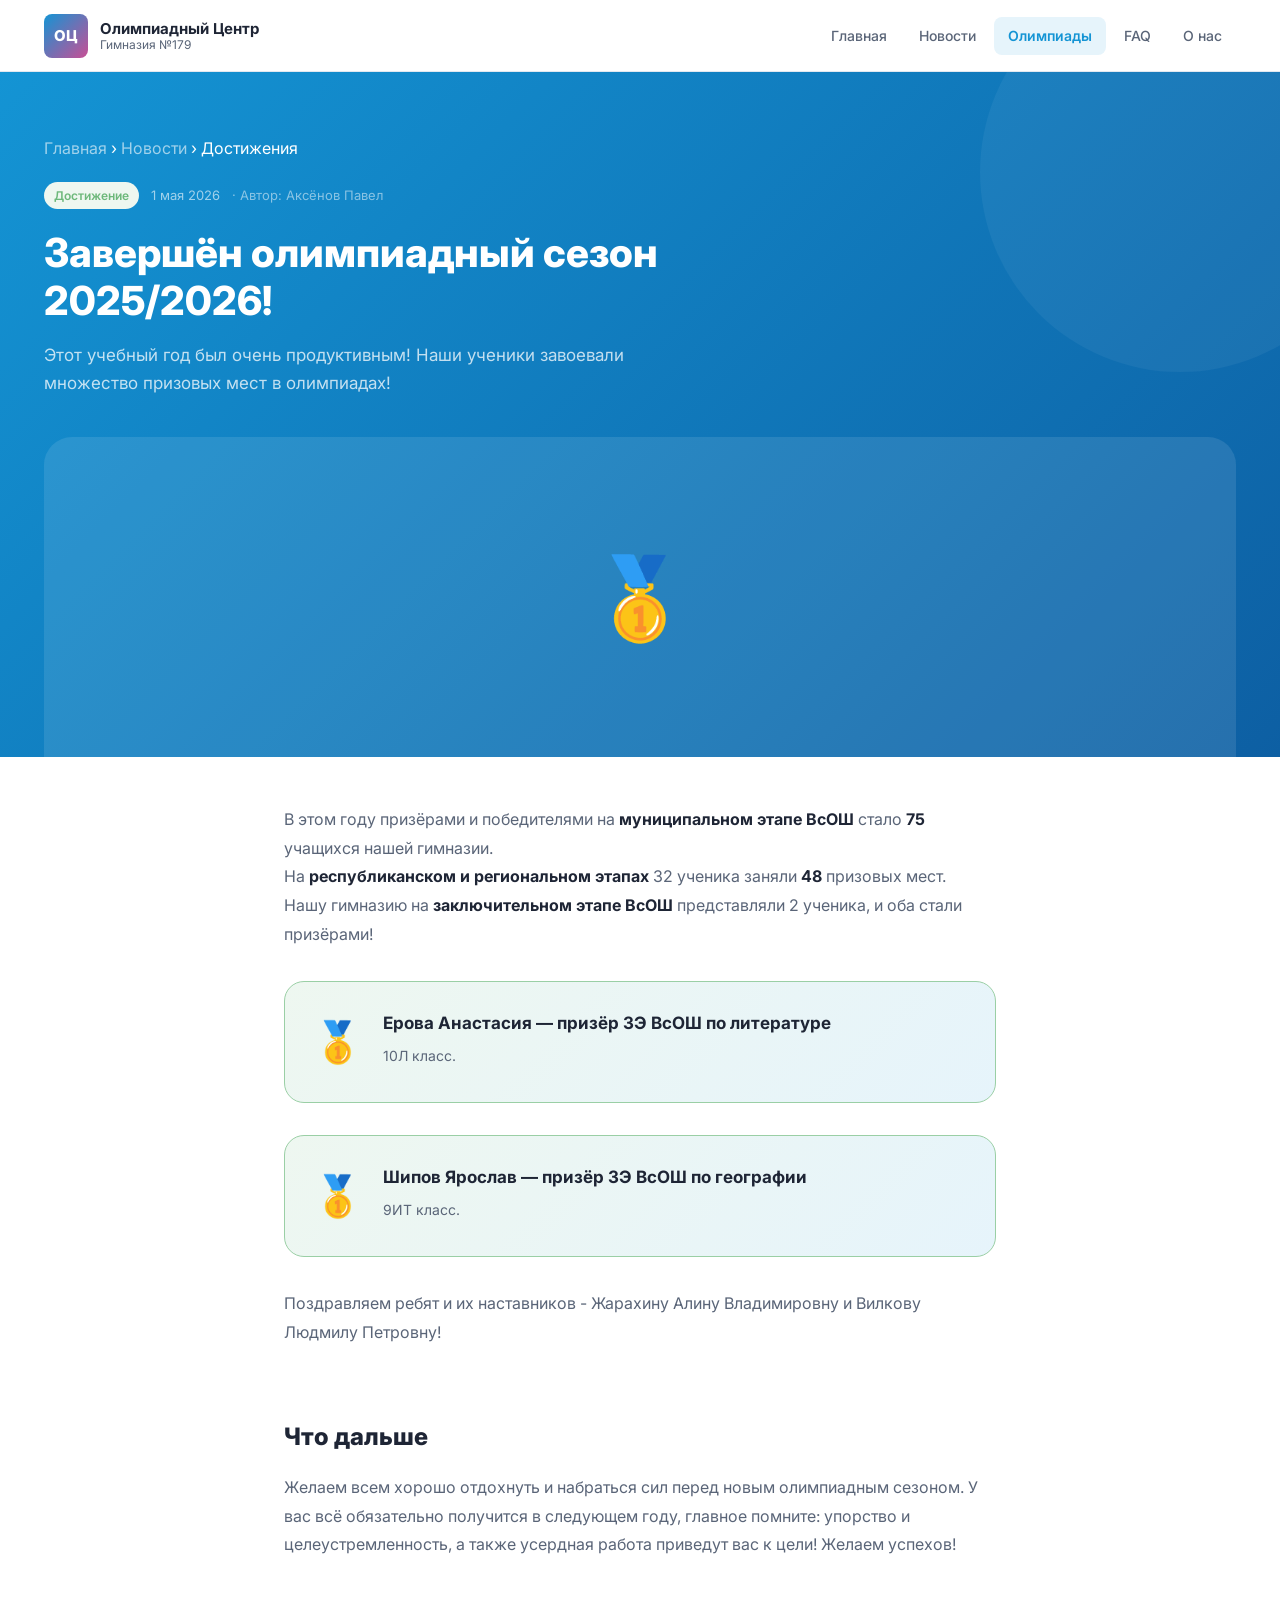
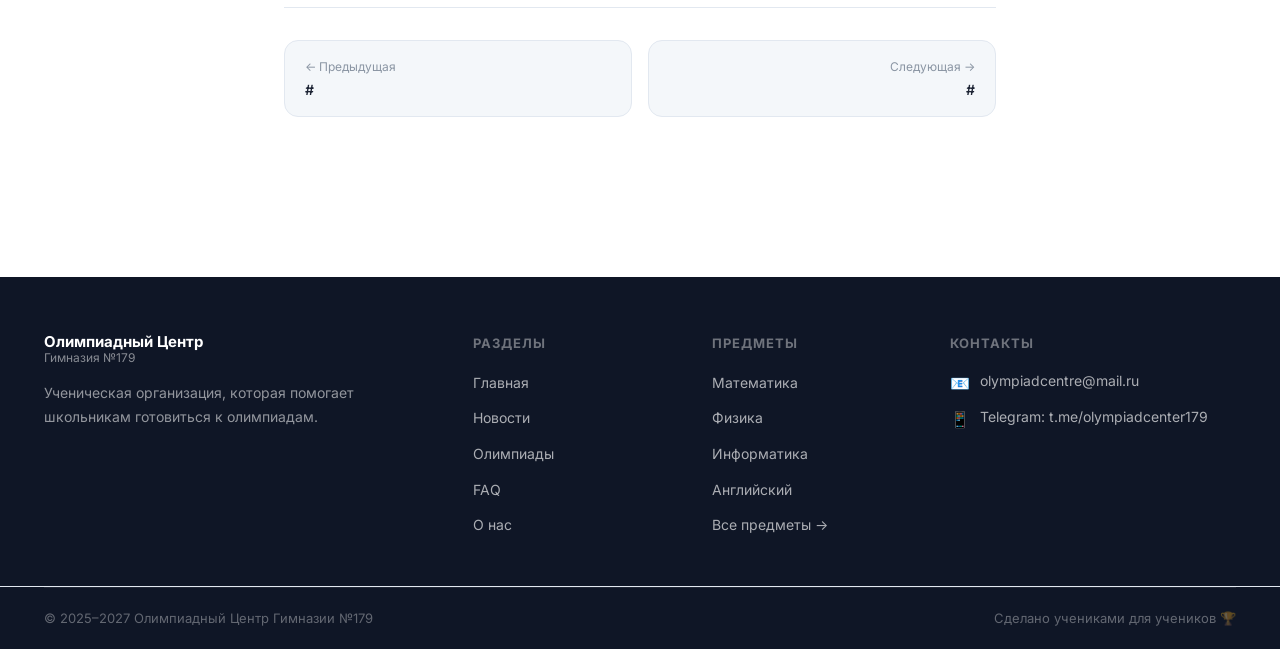
==== news/new-1.html @ 701f713f "Add files via upload" ====
<!DOCTYPE html>
<html lang="ru">
<head>
  <meta charset="UTF-8" />
  <meta name="viewport" content="width=device-width, initial-scale=1.0" />
  <!--
  ╔══════════════════════════════════════════════════════════╗
  ║  ШАБЛОН ОТДЕЛЬНОЙ СТРАНИЦЫ НОВОСТИ                      ║
  ║  Инструкция по заполнению — ищи комментарии ЗАМЕНИТЬ    ║
  ╚══════════════════════════════════════════════════════════╝
  -->
  <!-- ЗАМЕНИТЬ: заголовок вкладки -->
  <title>Название новости — Олимпиадный Центр</title>
  <link rel="stylesheet" href="../css/style.css" />
  <style>
    /* Стили статьи */
    .article-hero {
      background: linear-gradient(135deg, var(--primary) 0%, #0d5fa3 100%);
      padding: 64px 0 0;
      color: white;
      position: relative;
      overflow: hidden;
    }
    .article-hero::before {
      content: '';
      position: absolute;
      top: -100px; right: -100px;
      width: 400px; height: 400px;
      border-radius: 50%;
      background: rgba(255,255,255,0.05);
    }
    .article-hero-meta {
      display: flex;
      align-items: center;
      gap: 12px;
      margin-bottom: 20px;
      flex-wrap: wrap;
    }
    .article-hero h1 {
      font-size: clamp(24px, 3.5vw, 40px);
      font-weight: 800;
      line-height: 1.2;
      margin-bottom: 16px;
      max-width: 760px;
      position: relative;
      z-index: 1;
    }
    .article-hero-desc {
      font-size: 17px;
      color: rgba(255,255,255,0.75);
      max-width: 640px;
      line-height: 1.65;
      margin-bottom: 32px;
      position: relative;
      z-index: 1;
    }
    .article-cover {
      margin-top: 40px;
      border-radius: var(--radius-xl) var(--radius-xl) 0 0;
      overflow: hidden;
      max-height: 480px;
      position: relative;
    }
    .article-cover img {
      width: 100%;
      max-height: 480px;
      object-fit: cover;
      display: block;
    }
    .article-cover-placeholder {
      width: 100%;
      height: 320px;
      background: rgba(255,255,255,0.1);
      display: flex;
      align-items: center;
      justify-content: center;
      font-size: 80px;
    }
    .article-body {
      max-width: 760px;
      margin: 0 auto;
      padding: 48px 24px 80px;
    }
    .article-body h2 {
      font-size: 24px;
      font-weight: 800;
      margin: 40px 0 16px;
      color: var(--text);
    }
    .article-body h3 {
      font-size: 18px;
      font-weight: 700;
      margin: 28px 0 12px;
      color: var(--text);
    }
    .article-body p {
      font-size: 16px;
      line-height: 1.8;
      color: var(--text-muted);
      margin-bottom: 20px;
    }
    .article-body strong { color: var(--text); }
    .article-body ul, .article-body ol {
      padding-left: 24px;
      margin-bottom: 20px;
    }
    .article-body li {
      font-size: 16px;
      line-height: 1.8;
      color: var(--text-muted);
      margin-bottom: 8px;
    }
    .article-body blockquote {
      border-left: 4px solid var(--primary);
      margin: 28px 0;
      padding: 16px 24px;
      background: var(--primary-light);
      border-radius: 0 var(--radius) var(--radius) 0;
      font-size: 16px;
      color: var(--text);
      font-style: italic;
      line-height: 1.7;
    }
    /* Встроенное изображение внутри статьи */
    .article-img {
      margin: 32px 0;
      border-radius: var(--radius-lg);
      overflow: hidden;
    }
    .article-img img {
      width: 100%;
      height: auto;
      display: block;
      object-fit: cover;
    }
    .article-img figcaption {
      font-size: 13px;
      color: var(--text-light);
      text-align: center;
      padding: 10px 16px;
      background: var(--bg-light);
    }
    /* Сетка фото внутри статьи */
    .article-photo-grid {
      display: grid;
      grid-template-columns: repeat(2, 1fr);
      gap: 12px;
      margin: 32px 0;
    }
    .article-photo-grid.grid-3 { grid-template-columns: repeat(3, 1fr); }
    .article-photo-grid img {
      width: 100%;
      height: 220px;
      object-fit: cover;
      border-radius: var(--radius);
      display: block;
    }
    /* Достижение / карточка результата */
    .result-card {
      background: linear-gradient(135deg, var(--green-light), var(--primary-light));
      border: 1px solid var(--green);
      border-radius: var(--radius-lg);
      padding: 28px;
      margin: 32px 0;
      display: flex;
      gap: 20px;
      align-items: flex-start;
    }
    .result-card-icon { font-size: 40px; }
    .result-card-text h4 { font-size: 17px; font-weight: 700; margin-bottom: 8px; }
    .result-card-text p { font-size: 14px; color: var(--text-muted); margin: 0; line-height: 1.6; }
    /* Навигация между новостями */
    .article-nav {
      display: grid;
      grid-template-columns: 1fr 1fr;
      gap: 16px;
      margin-top: 48px;
      padding-top: 32px;
      border-top: 1px solid var(--border);
    }
    .article-nav-link {
      background: var(--bg-light);
      border: 1px solid var(--border);
      border-radius: var(--radius);
      padding: 16px 20px;
      transition: var(--transition);
      display: block;
    }
    .article-nav-link:hover { border-color: var(--primary); background: var(--primary-light); }
    .article-nav-link .dir { font-size: 12px; color: var(--text-light); margin-bottom: 4px; }
    .article-nav-link .title { font-size: 14px; font-weight: 600; color: var(--text); line-height: 1.4; }
    .article-nav-link.next { text-align: right; }
    @media (max-width: 640px) {
      .article-nav { grid-template-columns: 1fr; }
      .article-photo-grid { grid-template-columns: 1fr; }
    }
  </style>
</head>
<body>

<header class="header">
  <div class="container">
    <div class="header-inner">
      <a href="../index.html" class="logo">
        <img src="../img/logo.png" alt="Логотип" class="logo-img" onerror="this.style.display='none';this.nextElementSibling.style.display='flex'">
        <div class="logo-placeholder" style="display:none">ОЦ</div>
        <div class="logo-text">
          <span class="logo-title">Олимпиадный Центр</span>
          <span class="logo-subtitle">Гимназия №179</span>
        </div>
      </a>
      <nav class="nav">
        <button class="nav-toggle" aria-label="Открыть меню"><span></span><span></span><span></span></button>
        <ul class="nav-list">
          <li><a href="../index.html" class="nav-link">Главная</a></li>
          <li><a href="../news.html" class="nav-link">Новости</a></li>
          <li><a href="../olympiads.html" class="nav-link active">Олимпиады</a></li>
          <li><a href="../faq.html" class="nav-link">FAQ</a></li>
          <li><a href="../about.html" class="nav-link">О нас</a></li>
        </ul>
      </nav>
    </div>
  </div>
</header>

<!-- ═══════════════════════════════════════════════════
     ГЕРОЙ СТАТЬИ
     ЗАМЕНИТЬ всё, что помечено "ЗАМЕНИТЬ"
     ═══════════════════════════════════════════════════ -->
<section class="article-hero">
  <div class="container">
    <div class="breadcrumb" style="margin-bottom:20px">
      <a href="../index.html" style="color:rgba(255,255,255,0.6)">Главная</a>
      <span class="breadcrumb-sep">›</span>
      <a href="../news.html" style="color:rgba(255,255,255,0.6)">Новости</a>
      <span class="breadcrumb-sep">›</span>
      <!-- ЗАМЕНИТЬ: краткое название рубрики -->
      <span style="color:white">Достижения</span>
    </div>

    <div class="article-hero-meta">
      <!-- ЗАМЕНИТЬ: badge-green / badge-blue / badge-pink / badge-gray -->
      <span class="badge badge-green">Достижение</span>
      <!-- ЗАМЕНИТЬ: дата -->
      <span style="font-size:13px;color:rgba(255,255,255,0.6)">1 мая 2026</span>
      <!-- ЗАМЕНИТЬ (или удалить): автор -->
      <span style="font-size:13px;color:rgba(255,255,255,0.5)">· Автор: Аксёнов Павел</span>
    </div>

    <!-- ЗАМЕНИТЬ: заголовок статьи -->
    <h1>Завершён олимпиадный сезон 2025/2026!</h1>

    <!-- ЗАМЕНИТЬ: лид (1–2 предложения) -->
    <p class="article-hero-desc">Этот учебный год был очень продуктивным! Наши ученики завоевали множество призовых мест в олимпиадах!</p>

    <!--
    ОБЛОЖКА СТАТЬИ — выберите один из вариантов:

    Вариант A: своя фотография
    Положите файл в папку img/ (напр. img/news-math-2026.jpg)
    и раскомментируйте строки ниже:

    <div class="article-cover">
      <img src="img/news-math-2026.jpg" alt="Описание фото">
    </div>

    Вариант B: заглушка с эмодзи (удалите, когда добавите фото)
    -->
    <div class="article-cover">
      <div class="article-cover-placeholder">🥇</div>
    </div>

  </div>
</section>

<!-- ═══════════════════════════════════════════════════
     ТЕЛО СТАТЬИ — пишите здесь текст новости
     ═══════════════════════════════════════════════════ -->
<div class="article-body">

  <!-- Основной текст -->
  <p>
    <!-- ЗАМЕНИТЬ: текст первого абзаца -->
    В этом году призёрами и победителями на <strong>муниципальном этапе ВсОШ</strong> стало <strong>75</strong> учащихся нашей гимназии.<br>
    На <strong>республиканском и региональном этапах</strong> 32 ученика заняли <strong>48</strong> призовых мест.<br>
    Нашу гимназию на <strong>заключительном этапе ВсОШ</strong> представляли 2 ученика, и оба стали призёрами!<br>

  </p>

  <!-- Карточка результата (можно добавлять несколько или удалить) -->
  <div class="result-card">
    <div class="result-card-icon">🥇</div>
    <div class="result-card-text">
      <!-- ЗАМЕНИТЬ: имя, результат, описание -->
      <h4>Ерова Анастасия — призёр ЗЭ ВсОШ по литературе</h4>
      <p>10Л класс.</p>
    </div>
  </div>

  <div class="result-card">
    <div class="result-card-icon">🥇</div>
    <div class="result-card-text">
      <h4>Шипов Ярослав — призёр ЗЭ ВсОШ по географии</h4>
      <p>9ИТ класс. </p>
    </div>
  </div>

  <p>
    <!-- ЗАМЕНИТЬ: продолжение текста -->
    Поздравляем ребят и их наставников - Жарахину Алину Владимировну и Вилкову Людмилу Петровну!
  </p>

  <!--
  ФОТОГРАФИИ ВНУТРИ СТАТЬИ

  Одна фотография:
  <figure class="article-img">
    <img src="img/news-math-ceremony.jpg" alt="Описание фото">
    <figcaption>Подпись под фото (опционально)</figcaption>
  </figure>

  Сетка 2 фото:
  -->
  <div class="article-photo-grid">
    <!-- ЗАМЕНИТЬ: пути к своим фото -->
    <img src="../img/news-math-2026.jpg" alt="Фото 1" onerror="this.style.display='none'">
    <img src="../img/news-math-2026b.jpg" alt="Фото 2" onerror="this.style.display='none'">
  </div>
  <!--
  Сетка 3 фото — добавьте class="article-photo-grid grid-3" и три img
  -->

  <h2>Что дальше</h2>
  <p>
    Желаем всем хорошо отдохнуть и набраться сил перед новым олимпиадным сезоном. У вас всё обязательно получится в следующем году, главное помните: упорство и целеустремленность, а также усердная работа приведут вас к цели! Желаем успехов!
  </p>

  <!-- Навигация между новостями -->
  <div class="article-nav">
    <!-- ЗАМЕНИТЬ: ссылка и заголовок предыдущей новости (или удалите этот блок) -->
    <a href="#" class="article-nav-link">
      <div class="dir">← Предыдущая</div>
      <div class="title">#</div>
    </a>
    <!-- ЗАМЕНИТЬ: ссылка и заголовок следующей новости (или удалите этот блок) -->
    <a href="#" class="article-nav-link next">
      <div class="dir">Следующая →</div>
      <div class="title">#</div>
    </a>
  </div>

</div>
<!-- конец article-body -->

<footer class="footer">
  <div class="container">
    <div class="footer-grid">
      <div class="footer-brand"><div class="logo"><img src="../img/oc.png" alt="ОЦ" class="logo-img" onerror="this.style.display='none'"><div class="logo-text"><span class="logo-title">Олимпиадный Центр</span><span class="logo-subtitle">Гимназия №179</span></div></div><p class="footer-desc">Ученическая организация, которая помогает школьникам готовиться к олимпиадам.</p></div>
      <div><div class="footer-heading">Разделы</div><ul class="footer-links"><li><a href="../index.html">Главная</a></li><li><a href="../news.html">Новости</a></li><li><a href="../olympiads.html">Олимпиады</a></li><li><a href="../faq.html">FAQ</a></li><li><a href="../about.html">О нас</a></li></ul></div>
      <div><div class="footer-heading">Предметы</div><ul class="footer-links"><li><a href="../subject.html?subject=math">Математика</a></li><li><a href="../subject.html?subject=physics">Физика</a></li><li><a href="../subject.html?subject=cs">Информатика</a></li><li><a href="../subject.html?subject=english">Английский</a></li><li><a href="../olympiads.html">Все предметы →</a></li></ul></div>
      <div><div class="footer-heading">Контакты</div><div class="footer-contact"><div class="footer-contact-item"><span class="icon">📧</span><span>olympiadcentre@mail.ru</span></div><div class="footer-contact-item"><span class="icon">📱</span><span>Telegram: t.me/olympiadcenter179</span></div></div></div>
    </div>
  </div>
  <div class="divider"></div>
  <div class="container"><div class="footer-bottom"><span>© 2025–2027 Олимпиадный Центр Гимназии №179</span><span>Сделано учениками для учеников 🏆</span></div></div>
</footer>

<script src="../js/script.js"></script>
</body>
</html>
---- css/style.css ----
@import url('https://fonts.googleapis.com/css2?family=Inter:wght@300;400;500;600;700;800;900&display=swap');

:root {
  --primary: #1494D4;
  --primary-dark: #0e7db8;
  --primary-light: #e6f4fb;
  --accent: #C84F95;
  --accent-dark: #a83d7c;
  --accent-light: #fceef6;
  --green: #9ACFA5;
  --green-dark: #6db87a;
  --green-light: #eef7f0;
  --dark: #0f1626;
  --text: #1e2535;
  --text-muted: #5a6578;
  --text-light: #8a95a3;
  --bg: #ffffff;
  --bg-light: #f4f7fa;
  --bg-section: #fafbfc;
  --border: #e2e8f0;
  --border-light: #f1f5f9;
  --shadow-sm: 0 1px 4px rgba(15,22,38,0.06);
  --shadow: 0 4px 16px rgba(15,22,38,0.08);
  --shadow-md: 0 8px 32px rgba(15,22,38,0.12);
  --shadow-lg: 0 16px 56px rgba(15,22,38,0.16);
  --radius-sm: 8px;
  --radius: 14px;
  --radius-lg: 20px;
  --radius-xl: 28px;
  --transition: all 0.25s cubic-bezier(0.4, 0, 0.2, 1);
  --header-height: 72px;
}

/* ===== RESET & BASE ===== */
*, *::before, *::after { box-sizing: border-box; margin: 0; padding: 0; }
html { scroll-behavior: smooth; font-size: 16px; }
body {
  font-family: 'Inter', -apple-system, BlinkMacSystemFont, 'Segoe UI', sans-serif;
  color: var(--text);
  background: var(--bg);
  line-height: 1.6;
  -webkit-font-smoothing: antialiased;
}
img { max-width: 100%; height: auto; display: block; }
a { color: inherit; text-decoration: none; }
ul { list-style: none; }
button { cursor: pointer; border: none; background: none; font-family: inherit; }
input, select, textarea { font-family: inherit; }

/* ===== CONTAINER ===== */
.container { max-width: 1240px; margin: 0 auto; padding: 0 24px; }
.container-sm { max-width: 860px; margin: 0 auto; padding: 0 24px; }

/* ===== HEADER ===== */
.header {
  position: sticky;
  top: 0;
  z-index: 1000;
  background: rgba(255,255,255,0.95);
  backdrop-filter: blur(12px);
  -webkit-backdrop-filter: blur(12px);
  border-bottom: 1px solid var(--border);
  height: var(--header-height);
}
.header-inner {
  display: flex;
  align-items: center;
  justify-content: space-between;
  height: var(--header-height);
  gap: 24px;
}
.logo {
  display: flex;
  align-items: center;
  gap: 12px;
  flex-shrink: 0;
}
.logo-img {
  width: 44px;
  height: 44px;
  object-fit: contain;
}
.logo-placeholder {
  width: 44px;
  height: 44px;
  border-radius: var(--radius-sm);
  background: linear-gradient(135deg, var(--primary), var(--accent));
  display: flex;
  align-items: center;
  justify-content: center;
  color: white;
  font-weight: 800;
  font-size: 15px;
  flex-shrink: 0;
}
.logo-text { display: flex; flex-direction: column; line-height: 1.2; }
.logo-title { font-size: 15px; font-weight: 700; color: var(--text); }
.logo-subtitle { font-size: 12px; color: var(--text-muted); font-weight: 400; }

.nav-list {
  display: flex;
  align-items: center;
  gap: 4px;
}
.nav-link {
  display: block;
  padding: 8px 14px;
  border-radius: var(--radius-sm);
  font-size: 14px;
  font-weight: 500;
  color: var(--text-muted);
  transition: var(--transition);
  white-space: nowrap;
}
.nav-link:hover, .nav-link.active {
  color: var(--primary);
  background: var(--primary-light);
}
.nav-link.active { font-weight: 600; }

.nav-toggle {
  display: none;
  flex-direction: column;
  gap: 5px;
  padding: 8px;
}
.nav-toggle span {
  display: block;
  width: 22px;
  height: 2px;
  background: var(--text);
  border-radius: 2px;
  transition: var(--transition);
}

/* ===== FOOTER ===== */
.footer {
  background: var(--dark);
  color: rgba(255,255,255,0.7);
  padding: 56px 0 0;
  margin-top: 80px;
}
.footer-grid {
  display: grid;
  grid-template-columns: 2fr 1fr 1fr 1.5fr;
  gap: 48px;
  padding-bottom: 48px;
}
.footer-brand .logo-title { color: white; }
.footer-brand .logo-subtitle { color: rgba(255,255,255,0.5); }
.footer-brand .logo-placeholder { width: 40px; height: 40px; }
.footer-brand .logo-img { width: 40px; height: 40px; object-fit: contain; }
.footer-desc {
  margin-top: 16px;
  font-size: 14px;
  line-height: 1.7;
  color: rgba(255,255,255,0.55);
}
.footer-heading {
  font-size: 13px;
  font-weight: 700;
  text-transform: uppercase;
  letter-spacing: 0.08em;
  color: rgba(255,255,255,0.4);
  margin-bottom: 16px;
}
.footer-links { display: flex; flex-direction: column; gap: 10px; }
.footer-links a {
  font-size: 14px;
  color: rgba(255,255,255,0.65);
  transition: var(--transition);
}
.footer-links a:hover { color: var(--primary); }
.footer-contact { display: flex; flex-direction: column; gap: 10px; }
.footer-contact-item {
  display: flex;
  align-items: flex-start;
  gap: 10px;
  font-size: 14px;
  color: rgba(255,255,255,0.65);
}
.footer-contact-item .icon { color: var(--primary); font-size: 16px; margin-top: 1px; }
.footer-bottom {
  border-top: 1px solid rgba(255,255,255,0.08);
  padding: 20px 0;
  display: flex;
  justify-content: space-between;
  align-items: center;
  font-size: 13px;
  color: rgba(255,255,255,0.35);
}

/* ===== BUTTONS ===== */
.btn {
  display: inline-flex;
  align-items: center;
  justify-content: center;
  gap: 8px;
  padding: 12px 24px;
  border-radius: var(--radius);
  font-size: 14px;
  font-weight: 600;
  transition: var(--transition);
  white-space: nowrap;
}
.btn-primary {
  background: var(--primary);
  color: white;
}
.btn-primary:hover { background: var(--primary-dark); transform: translateY(-1px); box-shadow: 0 4px 16px rgba(20,148,212,0.35); }
.btn-accent {
  background: var(--accent);
  color: white;
}
.btn-accent:hover { background: var(--accent-dark); transform: translateY(-1px); box-shadow: 0 4px 16px rgba(200,79,149,0.35); }
.btn-green {
  background: var(--green);
  color: white;
}
.btn-green:hover { background: var(--green-dark); transform: translateY(-1px); }
.btn-outline {
  border: 2px solid var(--border);
  color: var(--text);
  background: transparent;
}
.btn-outline:hover { border-color: var(--primary); color: var(--primary); background: var(--primary-light); }
.btn-outline-white {
  border: 2px solid rgba(255,255,255,0.4);
  color: white;
  background: rgba(255,255,255,0.1);
}
.btn-outline-white:hover { background: rgba(255,255,255,0.2); border-color: white; }
.btn-sm { padding: 8px 16px; font-size: 13px; border-radius: var(--radius-sm); }
.btn-lg { padding: 16px 32px; font-size: 16px; border-radius: var(--radius-lg); }

/* ===== BADGES & TAGS ===== */
.badge {
  display: inline-flex;
  align-items: center;
  gap: 4px;
  padding: 4px 10px;
  border-radius: 100px;
  font-size: 12px;
  font-weight: 600;
}
.badge-blue { background: var(--primary-light); color: var(--primary); }
.badge-pink { background: var(--accent-light); color: var(--accent); }
.badge-green { background: var(--green-light); color: var(--green-dark); }
/*
  Единая палитра бейджей: светлый фон + насыщенный текст.
  ВсОШ — холодная прогрессия (мята → голубой → сиреневый → золото).
  Перечень — тёплая прогрессия по уровню (розовый → оранжевый → жёлтый).
*/

/* ВсОШ этапы */
.badge-school      { background: #d1fae5; color: #065f46; }
.badge-municipal   { background: #bae6fd; color: #0369a1; }
.badge-regional    { background: #ddd6fe; color: #4c1d95; }
.badge-vsosh-final { background: #fde68a; color: #78350f; font-weight: 700; }

/* Совместимость: старый .badge-final используется в командных карточках */
.badge-final     { background: #d4edda; color: #155724; }

/* Перечневые уровни */
.badge-p1 { background: #fecdd3; color: #881337; font-weight: 700; }
.badge-p2 { background: #fed7aa; color: #7c2d12; font-weight: 700; }
.badge-p3 { background: #fef08a; color: #713f12; font-weight: 700; }

.badge-gray { background: var(--bg-light); color: var(--text-muted); }

/* ===== SECTION LAYOUT ===== */
.section { padding: 72px 0; }
.section-sm { padding: 48px 0; }
.section-lg { padding: 96px 0; }
.section-title {
  font-size: clamp(26px, 3vw, 36px);
  font-weight: 800;
  color: var(--text);
  line-height: 1.25;
}
.section-subtitle {
  font-size: 17px;
  color: var(--text-muted);
  margin-top: 12px;
  line-height: 1.6;
  max-width: 560px;
}
.section-header {
  display: flex;
  align-items: flex-end;
  justify-content: space-between;
  gap: 24px;
  margin-bottom: 40px;
}
.section-header-left { flex: 1; }

/* ===== PAGE HERO ===== */
.page-hero {
  background: linear-gradient(135deg, var(--primary) 0%, #0d5fa3 100%);
  padding: 64px 0;
  color: white;
  position: relative;
  overflow: hidden;
}
.page-hero::before {
  content: '';
  position: absolute;
  top: -50%;
  right: -10%;
  width: 600px;
  height: 600px;
  border-radius: 50%;
  background: rgba(255,255,255,0.05);
  pointer-events: none;
}
.page-hero::after {
  content: '';
  position: absolute;
  bottom: -30%;
  left: 5%;
  width: 300px;
  height: 300px;
  border-radius: 50%;
  background: rgba(200,79,149,0.15);
  pointer-events: none;
}
.page-hero .breadcrumb {
  display: flex;
  align-items: center;
  gap: 8px;
  font-size: 13px;
  color: rgba(255,255,255,0.6);
  margin-bottom: 16px;
}
.page-hero .breadcrumb a { color: rgba(255,255,255,0.7); }
.page-hero .breadcrumb a:hover { color: white; }
.page-hero .breadcrumb-sep { color: rgba(255,255,255,0.35); }
.page-hero h1 {
  font-size: clamp(28px, 4vw, 48px);
  font-weight: 800;
  line-height: 1.2;
  margin-bottom: 16px;
  position: relative;
  z-index: 1;
}
.page-hero p {
  font-size: 17px;
  color: rgba(255,255,255,0.8);
  max-width: 520px;
  line-height: 1.6;
  position: relative;
  z-index: 1;
}

/* ===== CARDS ===== */
.card {
  background: white;
  border-radius: var(--radius-lg);
  border: 1px solid var(--border);
  overflow: hidden;
  transition: var(--transition);
}
.card:hover { box-shadow: var(--shadow-md); transform: translateY(-3px); }
.card-body { padding: 24px; }
.card-img {
  width: 100%;
  height: 200px;
  object-fit: cover;
  background: var(--bg-light);
}
.card-img-placeholder {
  width: 100%;
  height: 200px;
  background: linear-gradient(135deg, var(--primary-light), var(--accent-light));
  display: flex;
  align-items: center;
  justify-content: center;
  font-size: 48px;
}

/* ===== GRID LAYOUTS ===== */
.grid-3 { display: grid; grid-template-columns: repeat(3, 1fr); gap: 24px; }
.grid-4 { display: grid; grid-template-columns: repeat(4, 1fr); gap: 20px; }
.grid-2 { display: grid; grid-template-columns: repeat(2, 1fr); gap: 28px; }

/* ===== DIVIDER ===== */
.divider { height: 1px; background: var(--border); margin: 0; }

/* ===== FILTERS ===== */
.filter-bar {
  display: flex;
  align-items: center;
  gap: 10px;
  flex-wrap: wrap;
  margin-bottom: 32px;
}
.filter-btn {
  padding: 8px 18px;
  border-radius: 100px;
  font-size: 13px;
  font-weight: 500;
  border: 1.5px solid var(--border);
  color: var(--text-muted);
  background: white;
  transition: var(--transition);
}
.filter-btn:hover { border-color: var(--primary); color: var(--primary); }
.filter-btn.active {
  background: var(--primary);
  border-color: var(--primary);
  color: white;
}

/* Цветные варианты кнопок-фильтров для страницы предмета */
.filter-btn--vsosh:hover        { border-color: #0369a1; color: #0369a1; }
.filter-btn--vsosh.active       { background: #0369a1; border-color: #0369a1; color: white; }
.filter-btn--perechen:hover     { border-color: #881337; color: #881337; }
.filter-btn--perechen.active    { background: #881337; border-color: #881337; color: white; }

/* Цветная точка-индикатор внутри кнопки */
.filter-btn .btn-dot {
  display: inline-block;
  width: 8px;
  height: 8px;
  border-radius: 50%;
  margin-right: 6px;
  vertical-align: middle;
  flex-shrink: 0;
}
.filter-btn--vsosh .btn-dot    { background: #0369a1; }
.filter-btn--vsosh.active .btn-dot  { background: white; }
.filter-btn--perechen .btn-dot  { background: #881337; }
.filter-btn--perechen.active .btn-dot { background: white; }

/* ===== SEARCH ===== */
.search-box {
  display: flex;
  align-items: center;
  background: white;
  border: 1.5px solid var(--border);
  border-radius: var(--radius);
  padding: 10px 16px;
  gap: 10px;
  transition: var(--transition);
}
.search-box:focus-within { border-color: var(--primary); box-shadow: 0 0 0 3px rgba(20,148,212,0.12); }
.search-box input {
  flex: 1;
  border: none;
  outline: none;
  font-size: 14px;
  color: var(--text);
  background: transparent;
}
.search-box .search-icon { color: var(--text-light); font-size: 16px; }

/* ===== ACCORDION ===== */
.accordion-item {
  border: 1px solid var(--border);
  border-radius: var(--radius);
  overflow: hidden;
  margin-bottom: 12px;
  transition: var(--transition);
}
.accordion-item.open { border-color: var(--primary); }
.accordion-header {
  display: flex;
  align-items: center;
  justify-content: space-between;
  padding: 20px 24px;
  cursor: pointer;
  transition: var(--transition);
  gap: 16px;
  background: white;
}
.accordion-header:hover { background: var(--bg-light); }
.accordion-item.open .accordion-header { background: var(--primary-light); }
.accordion-question {
  font-size: 15px;
  font-weight: 600;
  color: var(--text);
  flex: 1;
}
.accordion-item.open .accordion-question { color: var(--primary); }
.accordion-icon {
  width: 28px;
  height: 28px;
  border-radius: 50%;
  background: var(--bg-light);
  display: flex;
  align-items: center;
  justify-content: center;
  font-size: 18px;
  color: var(--text-muted);
  transition: var(--transition);
  flex-shrink: 0;
  font-weight: 300;
}
.accordion-item.open .accordion-icon {
  background: var(--primary);
  color: white;
  transform: rotate(45deg);
}
.accordion-body {
  display: none;
  padding: 0 24px 20px;
  font-size: 14px;
  line-height: 1.75;
  color: var(--text-muted);
  background: white;
}
.accordion-item.open .accordion-body { display: block; }

/* ===== UTILITY ===== */
.text-center { text-align: center; }
.text-muted { color: var(--text-muted); }
.fw-600 { font-weight: 600; }
.fw-700 { font-weight: 700; }
.mt-8 { margin-top: 8px; }
.mt-12 { margin-top: 12px; }
.mt-16 { margin-top: 16px; }
.mt-24 { margin-top: 24px; }
.mt-32 { margin-top: 32px; }
.mb-8 { margin-bottom: 8px; }
.mb-16 { margin-bottom: 16px; }
.mb-24 { margin-bottom: 24px; }
.mb-32 { margin-bottom: 32px; }
.flex { display: flex; }
.flex-center { display: flex; align-items: center; justify-content: center; }
.gap-8 { gap: 8px; }
.gap-12 { gap: 12px; }
.gap-16 { gap: 16px; }

/* ===== INDEX PAGE SPECIFIC ===== */
.hero {
  background: linear-gradient(135deg, var(--dark) 0%, #162242 50%, #1a1a4e 100%);
  padding: 100px 0 96px;
  color: white;
  position: relative;
  overflow: hidden;
}
.hero::before {
  content: '';
  position: absolute;
  top: -200px; right: -200px;
  width: 700px; height: 700px;
  border-radius: 50%;
  background: radial-gradient(circle, rgba(20,148,212,0.2) 0%, transparent 70%);
}
.hero::after {
  content: '';
  position: absolute;
  bottom: -100px; left: -100px;
  width: 500px; height: 500px;
  border-radius: 50%;
  background: radial-gradient(circle, rgba(200,79,149,0.15) 0%, transparent 70%);
}
.hero-inner {
  display: grid;
  grid-template-columns: 1fr 1fr;
  gap: 64px;
  align-items: center;
  position: relative;
  z-index: 1;
}
.hero-tag {
  display: inline-flex;
  align-items: center;
  gap: 8px;
  background: rgba(154,207,165,0.2);
  color: var(--green);
  border: 1px solid rgba(154,207,165,0.3);
  padding: 6px 14px;
  border-radius: 100px;
  font-size: 13px;
  font-weight: 600;
  margin-bottom: 24px;
}
.hero h1 {
  font-size: clamp(32px, 4.5vw, 56px);
  font-weight: 800;
  line-height: 1.15;
  margin-bottom: 20px;
}
.hero h1 .highlight-blue { color: var(--primary); }
.hero h1 .highlight-pink { color: var(--accent); }
.hero h1 .highlight-green { color: var(--green); }
.hero-desc {
  font-size: 17px;
  color: rgba(255,255,255,0.7);
  line-height: 1.7;
  margin-bottom: 32px;
}
.hero-actions { display: flex; gap: 12px; flex-wrap: wrap; }
.hero-visual {
  display: flex;
  flex-direction: column;
  gap: 16px;
}
.hero-card-mini {
  background: rgba(255,255,255,0.08);
  backdrop-filter: blur(8px);
  border: 1px solid rgba(255,255,255,0.12);
  border-radius: var(--radius-lg);
  padding: 20px 24px;
  display: flex;
  align-items: center;
  gap: 16px;
  transition: var(--transition);
}
.hero-card-mini:hover { background: rgba(255,255,255,0.12); }
.hero-card-icon {
  width: 48px;
  height: 48px;
  border-radius: var(--radius-sm);
  display: flex;
  align-items: center;
  justify-content: center;
  font-size: 22px;
  flex-shrink: 0;
}
.hero-card-icon.blue { background: rgba(20,148,212,0.25); }
.hero-card-icon.pink { background: rgba(200,79,149,0.25); }
.hero-card-icon.green { background: rgba(154,207,165,0.25); }
.hero-card-text .label { font-size: 12px; color: rgba(255,255,255,0.5); margin-bottom: 2px; }
.hero-card-text .value { font-size: 20px; font-weight: 700; color: white; }

.stats-section { background: var(--bg-light); }
.stats-grid {
  display: grid;
  grid-template-columns: repeat(4, 1fr);
  gap: 1px;
  background: var(--border);
  border-radius: var(--radius-lg);
  overflow: hidden;
  border: 1px solid var(--border);
}
.stat-item {
  background: white;
  padding: 32px 24px;
  text-align: center;
}
.stat-number {
  font-size: 40px;
  font-weight: 800;
  line-height: 1;
  margin-bottom: 8px;
}
.stat-label {
  font-size: 14px;
  color: var(--text-muted);
  font-weight: 500;
}

.about-section { background: white; }
.about-grid {
  display: grid;
  grid-template-columns: 1fr 1fr;
  gap: 64px;
  align-items: center;
}
.about-features { display: flex; flex-direction: column; gap: 24px; margin-top: 32px; }
.about-feature {
  display: flex;
  gap: 16px;
  align-items: flex-start;
}
.about-feature-icon {
  width: 44px; height: 44px;
  border-radius: var(--radius-sm);
  display: flex; align-items: center; justify-content: center;
  font-size: 20px;
  flex-shrink: 0;
}
.about-feature-text h4 { font-size: 15px; font-weight: 600; margin-bottom: 4px; }
.about-feature-text p { font-size: 14px; color: var(--text-muted); line-height: 1.6; }
.about-visual {
  position: relative;
}
.about-img-main {
  border-radius: var(--radius-xl);
  background: linear-gradient(135deg, var(--primary-light), var(--accent-light));
  height: 420px;
  display: flex;
  align-items: center;
  justify-content: center;
  font-size: 80px;
}
.about-badge-float {
  position: absolute;
  background: white;
  border-radius: var(--radius);
  padding: 16px 20px;
  box-shadow: var(--shadow-md);
  border: 1px solid var(--border);
}
.about-badge-float.top-left { top: 24px; left: -24px; }
.about-badge-float.bottom-right { bottom: 24px; right: -24px; }

.subjects-preview { background: var(--bg-section); }
.subjects-grid-mini { display: grid; grid-template-columns: repeat(6, 1fr); gap: 12px; }
.subject-card-mini {
  background: white;
  border: 1px solid var(--border);
  border-radius: var(--radius);
  padding: 20px 12px;
  text-align: center;
  transition: var(--transition);
  cursor: pointer;
  text-decoration: none;
  color: inherit;
  display: block;
}
.subject-card-mini:hover {
  border-color: var(--primary);
  background: var(--primary-light);
  transform: translateY(-2px);
  box-shadow: var(--shadow);
}
.subject-card-mini .emoji { font-size: 28px; margin-bottom: 8px; }
.subject-card-mini .name { font-size: 12px; font-weight: 600; color: var(--text); line-height: 1.3; }

.news-card {
  background: white;
  border: 1px solid var(--border);
  border-radius: var(--radius-lg);
  overflow: hidden;
  transition: var(--transition);
  display: flex;
  flex-direction: column;
  height: 100%;
}
.news-card:hover { box-shadow: var(--shadow-md); transform: translateY(-3px); }
.news-card-img {
  height: 180px;
  display: flex;
  align-items: center;
  justify-content: center;
  font-size: 48px;
  background: var(--bg-light);
}
.news-card-body { padding: 20px; flex: 1; display: flex; flex-direction: column; }
.news-card-meta {
  display: flex;
  align-items: center;
  gap: 8px;
  margin-bottom: 10px;
}
.news-card-title {
  font-size: 16px;
  font-weight: 700;
  line-height: 1.4;
  margin-bottom: 8px;
  color: var(--text);
}
.news-card-title a:hover { color: var(--primary); }
.news-card-excerpt { font-size: 14px; color: var(--text-muted); line-height: 1.6; flex: 1; }
.news-card-footer { margin-top: 16px; display: flex; align-items: center; justify-content: space-between; }
.news-date { font-size: 12px; color: var(--text-light); }

.cta-banner {
  background: linear-gradient(135deg, var(--primary) 0%, var(--accent) 100%);
  border-radius: var(--radius-xl);
  padding: 56px;
  color: white;
  text-align: center;
  position: relative;
  overflow: hidden;
}
.cta-banner::before {
  content: '';
  position: absolute;
  top: -80px; right: -80px;
  width: 300px; height: 300px;
  border-radius: 50%;
  background: rgba(255,255,255,0.07);
}
.cta-banner h2 { font-size: 32px; font-weight: 800; margin-bottom: 12px; position: relative; z-index: 1; }
.cta-banner p { font-size: 16px; color: rgba(255,255,255,0.8); margin-bottom: 28px; position: relative; z-index: 1; }
.cta-banner-actions { display: flex; gap: 12px; justify-content: center; position: relative; z-index: 1; flex-wrap: wrap; }

/* ===== NEWS PAGE ===== */
.news-featured {
  display: grid;
  grid-template-columns: 1.5fr 1fr;
  gap: 28px;
  margin-bottom: 48px;
}
.news-featured-main {
  border-radius: var(--radius-lg);
  overflow: hidden;
  background: white;
  border: 1px solid var(--border);
  transition: var(--transition);
}
.news-featured-main:hover { box-shadow: var(--shadow-md); transform: translateY(-3px); }
.news-featured-img {
  height: 280px;
  background: linear-gradient(135deg, #162242, #1494D4);
  display: flex;
  align-items: center;
  justify-content: center;
  font-size: 72px;
}
.news-featured-body { padding: 28px; }
.news-featured-title { font-size: 22px; font-weight: 800; line-height: 1.3; margin-bottom: 12px; }
.news-featured-title a:hover { color: var(--primary); }
.news-featured-excerpt { font-size: 15px; color: var(--text-muted); line-height: 1.7; }
.news-sidebar { display: flex; flex-direction: column; gap: 16px; }
.news-sidebar-item {
  background: white;
  border: 1px solid var(--border);
  border-radius: var(--radius);
  padding: 16px;
  display: flex;
  gap: 14px;
  align-items: flex-start;
  transition: var(--transition);
  cursor: pointer;
}
.news-sidebar-item:hover { border-color: var(--primary); box-shadow: var(--shadow); }
.news-sidebar-emoji { font-size: 28px; line-height: 1; margin-top: 2px; }
.news-sidebar-content .title { font-size: 14px; font-weight: 600; line-height: 1.4; margin-bottom: 4px; }
.news-sidebar-content .date { font-size: 12px; color: var(--text-light); }

/* ===== OLYMPIADS PAGE ===== */
.subjects-category { margin-bottom: 56px; }
.subjects-category-title {
  font-size: 13px;
  font-weight: 700;
  text-transform: uppercase;
  letter-spacing: 0.1em;
  color: var(--text-light);
  margin-bottom: 20px;
  display: flex;
  align-items: center;
  gap: 10px;
}
.subjects-category-title::after {
  content: '';
  flex: 1;
  height: 1px;
  background: var(--border);
}
.subject-card {
  background: white;
  border: 1.5px solid var(--border);
  border-radius: var(--radius-lg);
  padding: 24px 20px;
  text-align: center;
  transition: var(--transition);
  cursor: pointer;
  text-decoration: none;
  color: inherit;
  display: flex;
  flex-direction: column;
  align-items: center;
  gap: 12px;
  position: relative;
  overflow: hidden;
}
.subject-card::before {
  content: '';
  position: absolute;
  top: 0; left: 0; right: 0;
  height: 3px;
  background: linear-gradient(90deg, var(--primary), var(--accent));
  opacity: 0;
  transition: var(--transition);
}
.subject-card:hover { border-color: var(--primary); box-shadow: var(--shadow-md); transform: translateY(-4px); }
.subject-card:hover::before { opacity: 1; }
.subject-emoji {
  width: 64px; height: 64px;
  border-radius: var(--radius);
  background: var(--bg-light);
  display: flex; align-items: center; justify-content: center;
  font-size: 32px;
  transition: var(--transition);
}
.subject-emoji img {
  width: 40px; height: 40px;
  object-fit: contain;
  transition: var(--transition);
  user-select: none;
  pointer-events: none;
}
.subject-card:hover .subject-emoji { background: var(--primary-light); }
.subject-card:hover .subject-emoji img { transform: scale(1.1); }
.subject-card:active { transform: translateY(-1px) scale(0.97) !important; box-shadow: var(--shadow-sm) !important; transition: transform 0.08s, box-shadow 0.08s; }
.subject-name { font-size: 14px; font-weight: 700; color: var(--text); line-height: 1.3; }
.subject-count { font-size: 12px; color: var(--text-light); }

/* Team photo */
.team-photo img { width: 100%; height: 100%; object-fit: cover; object-position: center center; transform-origin: center center; display: block; }

/* News card image */
.news-card-img img { width: 100%; height: 100%; object-fit: cover; border-radius: 0; object-position: center center; transform-origin: center center; display: block; }
.news-featured-img img { width: 100%; height: 100%; object-fit: cover; object-position: center center; transform-origin: center center; display: block; }
.subjects-grid { display: grid; grid-template-columns: repeat(6, 1fr); gap: 16px; }

/* ===== SUBJECT ICON SPRITE BUTTONS ===== */
.subjects-icon-row {
  display: flex;
  flex-wrap: wrap;
  gap: 16px;
  margin-bottom: 4px;
}
.subj-btn {
  display: inline-block;
  width: 124px;
  height: 124px;
  background-size: cover;
  background-repeat: no-repeat;
  background-position: 0 0;
  border-radius: var(--radius);
  flex-shrink: 0;
  transition: transform 0.2s ease, box-shadow 0.2s ease;
}
.subj-btn:hover {
  background-position: -124px 0;
  transform: translateY(-4px);
  box-shadow: var(--shadow-md);
}
.subj-btn:active {
  transform: translateY(-1px) scale(0.95);
  box-shadow: var(--shadow-sm);
  transition: transform 0.08s, box-shadow 0.08s;
}
.subj-math   { background-image: url(../img/icon-math.svg); }
.subj-phys   { background-image: url(../img/icon-phys.svg); }
.subj-it     { background-image: url(../img/icon-it.svg); }
.subj-astro  { background-image: url(../img/icon-astro.svg); }
.subj-chem   { background-image: url(../img/icon-chem.svg); }
.subj-bio    { background-image: url(../img/icon-biology.svg); }
.subj-geo    { background-image: url(../img/icon-geo.svg); }
.subj-eco    { background-image: url(../img/icon-eco.svg); }
.subj-rus    { background-image: url(../img/icon-rus.svg); }
.subj-lit    { background-image: url(../img/icon-lit.svg); }
.subj-hist   { background-image: url(../img/icon-history.svg); }
.subj-soc    { background-image: url(../img/icon-social.svg); }
.subj-econ   { background-image: url(../img/icon-econ.svg); }
.subj-law    { background-image: url(../img/icon-law.svg); }
.subj-art    { background-image: url(../img/icon-art.svg); }
.subj-eng    { background-image: url(../img/icon-eng.svg); }
.subj-deu    { background-image: url(../img/icon-deu.svg); }
.subj-fr     { background-image: url(../img/icon-fr.svg); }
.subj-sp     { background-image: url(../img/icon-sp.svg); }
.subj-cn     { background-image: url(../img/icon-cn.svg); }
.subj-ita    { background-image: url(../img/icon-ita.svg); }
.subj-tech   { background-image: url(../img/icon-tech.svg); }
.subj-pe     { background-image: url(../img/icon-pe.svg); }
.subj-safe   { background-image: url(../img/icon-safe.svg); }

@media (max-width: 640px) {
  .subj-btn { width: 88px; height: 88px; }
  .subj-btn:hover { background-position: -88px 0; }
  .subjects-icon-row { gap: 10px; }
}

/* ===== SUBJECT PAGE ===== */
.subject-hero {
  background: linear-gradient(135deg, var(--primary) 0%, #0d5fa3 100%);
  padding: 48px 0;
  color: white;
}
.subject-hero-inner { display: flex; align-items: center; gap: 28px; }
.subject-hero-icon {
  width: 80px; height: 80px;
  border-radius: var(--radius-lg);
  background: rgba(255,255,255,0.15);
  display: flex; align-items: center; justify-content: center;
  font-size: 40px;
  flex-shrink: 0;
}
.subject-hero-text h1 { font-size: 36px; font-weight: 800; margin-bottom: 8px; }
.subject-hero-text p { font-size: 16px; color: rgba(255,255,255,0.75); }

.subject-tabs {
  display: flex;
  gap: 0;
  border-bottom: 1px solid var(--border);
  margin-bottom: 40px;
  background: white;
  position: sticky;
  top: var(--header-height);
  z-index: 100;
}
.subject-tab {
  padding: 18px 24px;
  font-size: 14px;
  font-weight: 600;
  color: var(--text-muted);
  border-bottom: 3px solid transparent;
  transition: var(--transition);
  cursor: pointer;
  display: flex;
  align-items: center;
  gap: 8px;
}
.subject-tab:hover { color: var(--primary); }
.subject-tab.active { color: var(--primary); border-bottom-color: var(--primary); }

.subject-tab-content { display: none; }
.subject-tab-content.active { display: block; }

.olympiad-list { display: flex; flex-direction: column; gap: 12px; }
.olympiad-item {
  background: white;
  border: 1px solid var(--border);
  border-radius: var(--radius);
  padding: 20px 24px;
  display: flex;
  align-items: center;
  gap: 20px;
  transition: var(--transition);
}
.olympiad-item:hover { border-color: var(--primary); box-shadow: var(--shadow); }
.olympiad-info { flex: 1; }
.olympiad-name { font-size: 15px; font-weight: 600; margin-bottom: 4px; }
.olympiad-dates { font-size: 13px; color: var(--text-muted); display: flex; align-items: center; gap: 12px; }
.olympiad-actions { display: flex; gap: 10px; align-items: center; flex-shrink: 0; }

.materials-grid { display: grid; grid-template-columns: repeat(3, 1fr); gap: 16px; }
.material-card {
  background: var(--bg-light);
  border: 1px solid var(--border);
  border-radius: var(--radius);
  padding: 20px;
  display: flex;
  flex-direction: column;
  gap: 12px;
  transition: var(--transition);
}
.material-card:hover { border-color: var(--primary); background: var(--primary-light); }
.material-icon { font-size: 32px; }
.material-title { font-size: 14px; font-weight: 600; }
.material-desc { font-size: 13px; color: var(--text-muted); line-height: 1.5; }
.material-download { margin-top: auto; }

.tips-grid { display: grid; grid-template-columns: repeat(2, 1fr); gap: 24px; }
.tip-card {
  background: white;
  border: 1px solid var(--border);
  border-radius: var(--radius-lg);
  padding: 28px;
}
.tip-number {
  width: 36px; height: 36px;
  border-radius: 50%;
  background: var(--primary);
  color: white;
  font-weight: 700;
  font-size: 16px;
  display: flex; align-items: center; justify-content: center;
  margin-bottom: 16px;
}
.tip-title { font-size: 16px; font-weight: 700; margin-bottom: 10px; }
.tip-text { font-size: 14px; color: var(--text-muted); line-height: 1.7; }

/* ===== FAQ PAGE ===== */
.faq-categories {
  display: flex;
  gap: 10px;
  flex-wrap: wrap;
  margin-bottom: 40px;
}
.faq-search-wrap { max-width: 560px; margin: 0 auto 48px; }

/* ===== ABOUT PAGE ===== */
.mission-section {
  background: linear-gradient(135deg, var(--bg-light) 0%, var(--primary-light) 100%);
}
.mission-grid {
  display: grid;
  grid-template-columns: repeat(3, 1fr);
  gap: 24px;
  margin-top: 48px;
}
.mission-card {
  background: white;
  border-radius: var(--radius-lg);
  padding: 32px 28px;
  border: 1px solid var(--border);
  text-align: center;
}
.mission-icon {
  width: 64px; height: 64px;
  border-radius: var(--radius);
  display: flex; align-items: center; justify-content: center;
  font-size: 28px;
  margin: 0 auto 20px;
}
.mission-card h3 { font-size: 18px; font-weight: 700; margin-bottom: 12px; }
.mission-card p { font-size: 14px; color: var(--text-muted); line-height: 1.7; }

/* Leadership (2 cards, centered) */
.leadership-grid {
  display: grid;
  grid-template-columns: repeat(2, 1fr);
  gap: 24px;
  max-width: 720px;
  margin: 0 auto;
}

/* History + Values side-by-side */
.history-values-grid {
  display: grid;
  grid-template-columns: 1fr 1fr;
  gap: 48px;
  align-items: start;
}

.team-grid { display: grid; grid-template-columns: repeat(4, 1fr); gap: 24px; }
.team-card {
  background: white;
  border: 1px solid var(--border);
  border-radius: var(--radius-lg);
  overflow: hidden;
  transition: var(--transition);
  text-align: center;
}
.team-card:hover { box-shadow: var(--shadow-md); transform: translateY(-3px); }
.team-photo {
  aspect-ratio: 1 / 1;
  background: linear-gradient(135deg, var(--primary-light), var(--accent-light));
  display: flex; align-items: center; justify-content: center;
  font-size: 64px;
  overflow: hidden;
  position: relative;
}
.team-body { padding: 20px; }
.team-name { font-size: 16px; font-weight: 700; margin-bottom: 4px; }
.team-role { font-size: 13px; color: var(--primary); font-weight: 600; margin-bottom: 8px; }
.team-desc { font-size: 13px; color: var(--text-muted); line-height: 1.5; }
.team-achievements { margin-top: 12px; display: flex; flex-wrap: wrap; gap: 4px; justify-content: center; }

.contact-section { background: var(--bg-light); }
.contact-grid { display: grid; grid-template-columns: 1fr 1fr; gap: 48px; align-items: start; }
.contact-card {
  background: white;
  border: 1px solid var(--border);
  border-radius: var(--radius-lg);
  padding: 32px;
}
.contact-items { display: flex; flex-direction: column; gap: 20px; margin-top: 24px; }
.contact-item {
  display: flex;
  gap: 16px;
  align-items: flex-start;
}
.contact-item-icon {
  width: 44px; height: 44px;
  border-radius: var(--radius-sm);
  background: var(--primary-light);
  display: flex; align-items: center; justify-content: center;
  font-size: 20px;
  flex-shrink: 0;
}
.contact-item-text label { display: block; font-size: 12px; color: var(--text-light); margin-bottom: 2px; }
.contact-item-text span { font-size: 15px; font-weight: 500; }

/* ===== RESPONSIVE ===== */
@media (max-width: 1100px) {
  .subjects-grid { grid-template-columns: repeat(5, 1fr); }
  .subjects-grid-mini { grid-template-columns: repeat(5, 1fr); }
  .team-grid { grid-template-columns: repeat(3, 1fr); }
}
@media (max-width: 900px) {
  .hero-inner { grid-template-columns: 1fr; }
  .hero-visual { display: none; }
  .about-grid { grid-template-columns: 1fr; }
  .about-visual { display: none; }
  .footer-grid { grid-template-columns: 1fr 1fr; }
  .stats-grid { grid-template-columns: repeat(2, 1fr); }
  .subjects-grid { grid-template-columns: repeat(4, 1fr); }
  .subjects-grid-mini { grid-template-columns: repeat(4, 1fr); }
  .grid-3 { grid-template-columns: repeat(2, 1fr); }
  .grid-4 { grid-template-columns: repeat(2, 1fr); }
  .mission-grid { grid-template-columns: 1fr 1fr; }
  .materials-grid { grid-template-columns: repeat(2, 1fr); }
  .tips-grid { grid-template-columns: 1fr; }
  .contact-grid { grid-template-columns: 1fr; }
  .news-featured { grid-template-columns: 1fr; }
  .cta-banner { padding: 40px 32px; }
  .leadership-grid { grid-template-columns: 1fr; max-width: 420px; }
  .history-values-grid { grid-template-columns: 1fr; gap: 32px; }
  .team-grid { grid-template-columns: repeat(2, 1fr); }
}
@media (max-width: 640px) {
  :root { --header-height: 60px; }
  .nav-list {
    display: none;
    position: fixed;
    top: var(--header-height);
    left: 0; right: 0;
    background: white;
    padding: 16px;
    flex-direction: column;
    border-bottom: 1px solid var(--border);
    box-shadow: var(--shadow-md);
    gap: 4px;
    z-index: 999;
  }
  .nav-list.open { display: flex; }
  .nav-toggle { display: flex; }
  .logo-title { font-size: 13px; }
  .logo-subtitle { display: none; }
  .section { padding: 48px 0; }
  .subjects-grid { grid-template-columns: repeat(3, 1fr); }
  .subjects-grid-mini { grid-template-columns: repeat(3, 1fr); }
  .team-grid { grid-template-columns: repeat(2, 1fr); }
  .footer-grid { grid-template-columns: 1fr; }
  .grid-3, .grid-2 { grid-template-columns: 1fr; }
  .mission-grid { grid-template-columns: 1fr; }
  .materials-grid { grid-template-columns: 1fr; }
  .stats-grid { grid-template-columns: repeat(2, 1fr); }
  .hero { padding: 64px 0; }
}
@media (max-width: 480px) {
  /* На очень узких экранах кураторы — в одну колонку,
     иначе бейджи и имена не помещаются */
  .team-grid { grid-template-columns: 1fr; }
  .leadership-grid { max-width: 100%; }
}





.subjects__link {
    display: inline-block;
    width: 124px;
    height: 124px;
    background-size: cover;
}

.subjects__link:hover {
    background-position: -124px;
}

.subjects {
    max-width: 964px;
    margin: 0 auto;
    display: flex;
    flex-wrap: wrap;
    gap: 20px;
    justify-content: center;
    align-items: center;
}

.olympics_math {
    background-image: url(/CLOOODE/icon-math.svg);
}
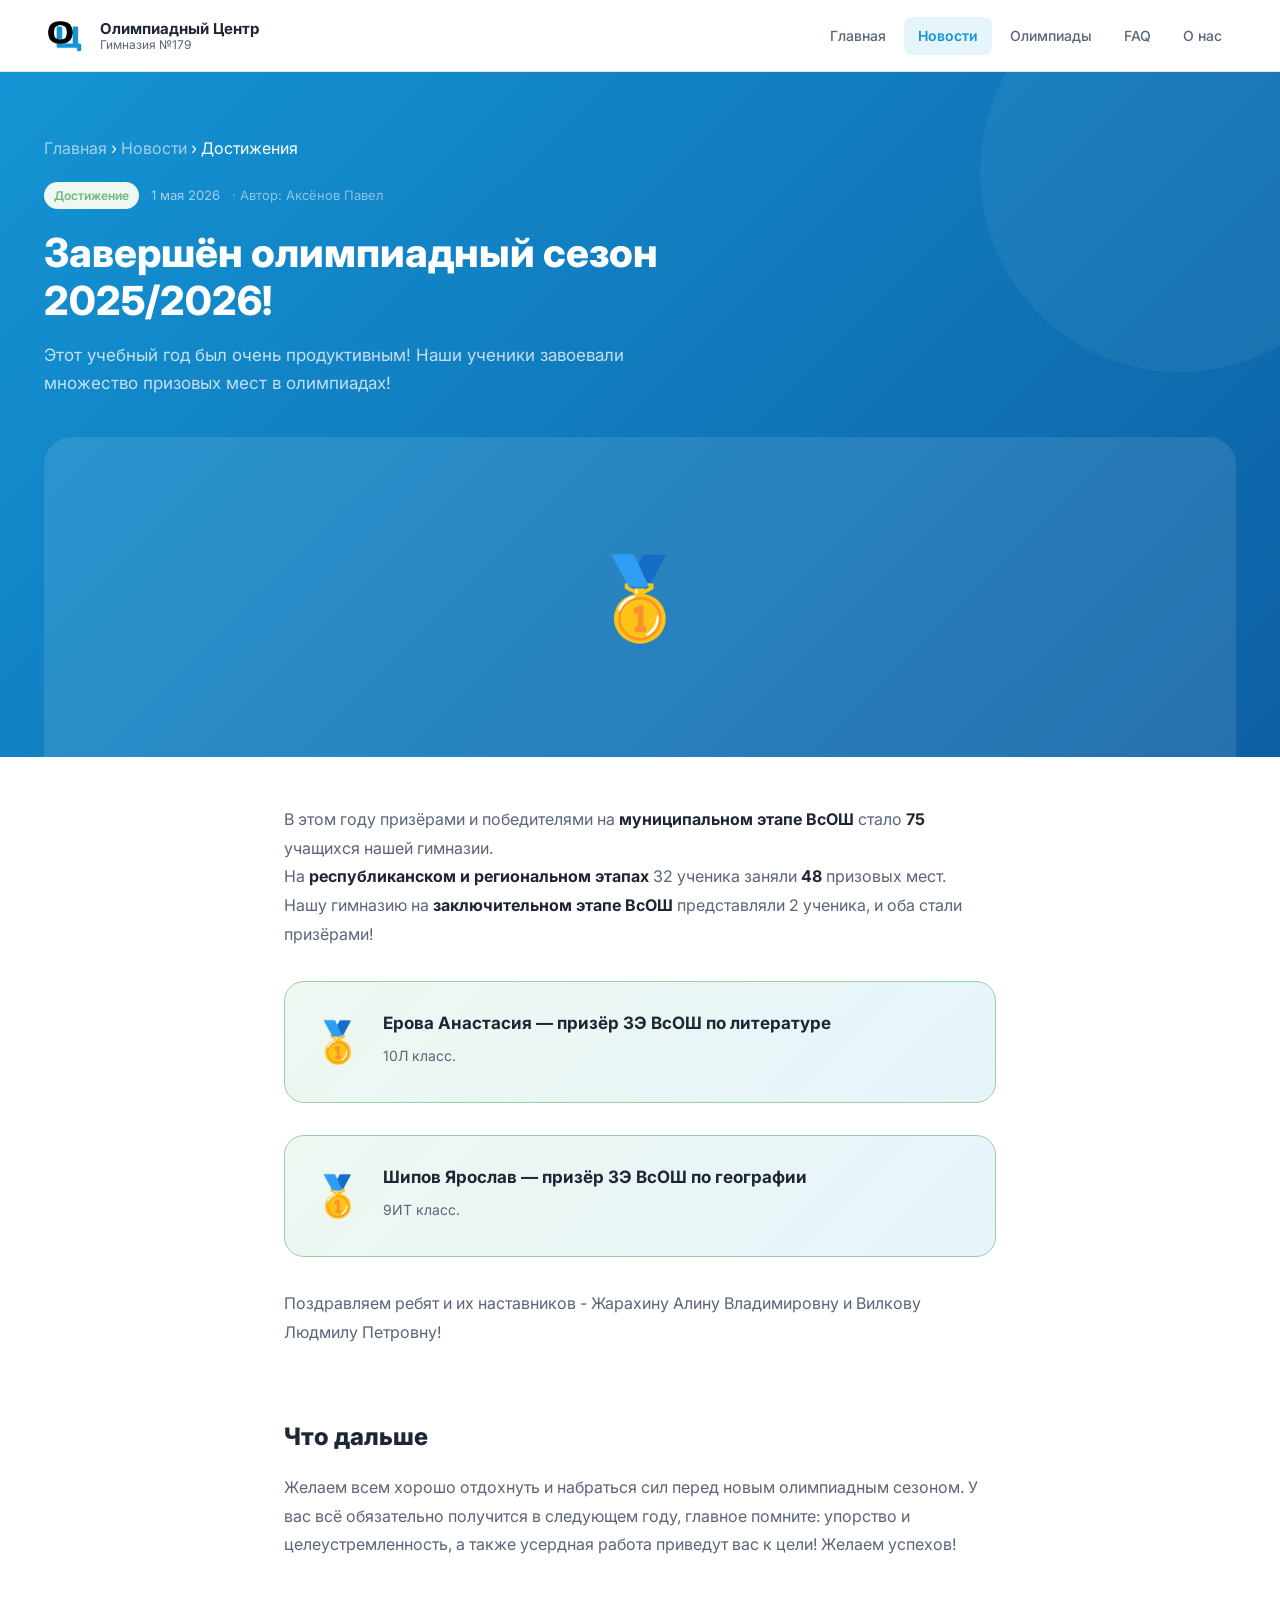
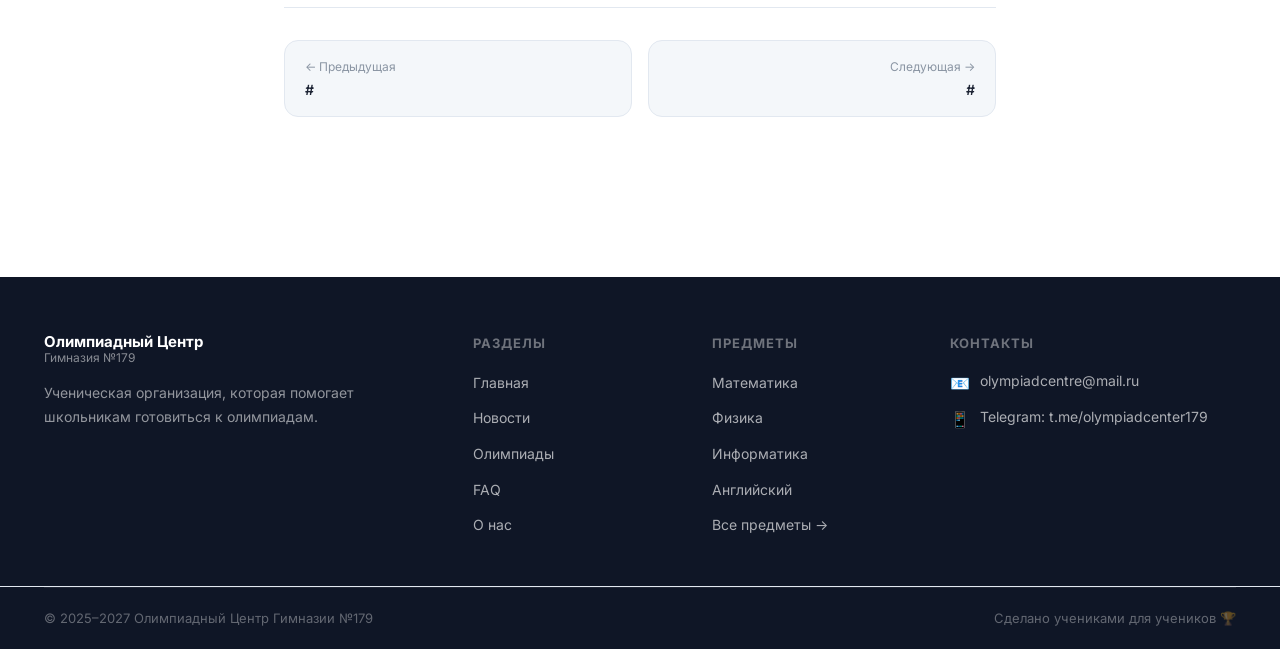
==== commit c6e7e52c: "Update new-1.html" ====
--- a/news/new-1.html
+++ b/news/new-1.html
@@ -10,7 +10,7 @@
   ╚══════════════════════════════════════════════════════════╝
   -->
   <!-- ЗАМЕНИТЬ: заголовок вкладки -->
-  <title>Название новости — Олимпиадный Центр</title>
+  <title>Завершён олимпиадный сезон 2025/26 — Олимпиадный Центр</title>
   <link rel="stylesheet" href="../css/style.css" />
   <style>
     /* Стили статьи */
@@ -213,8 +213,8 @@
         <button class="nav-toggle" aria-label="Открыть меню"><span></span><span></span><span></span></button>
         <ul class="nav-list">
           <li><a href="../index.html" class="nav-link">Главная</a></li>
-          <li><a href="../news.html" class="nav-link">Новости</a></li>
-          <li><a href="../olympiads.html" class="nav-link active">Олимпиады</a></li>
+          <li><a href="../news.html" class="nav-link active">Новости</a></li>
+          <li><a href="../olympiads.html" class="nav-link">Олимпиады</a></li>
           <li><a href="../faq.html" class="nav-link">FAQ</a></li>
           <li><a href="../about.html" class="nav-link">О нас</a></li>
         </ul>
